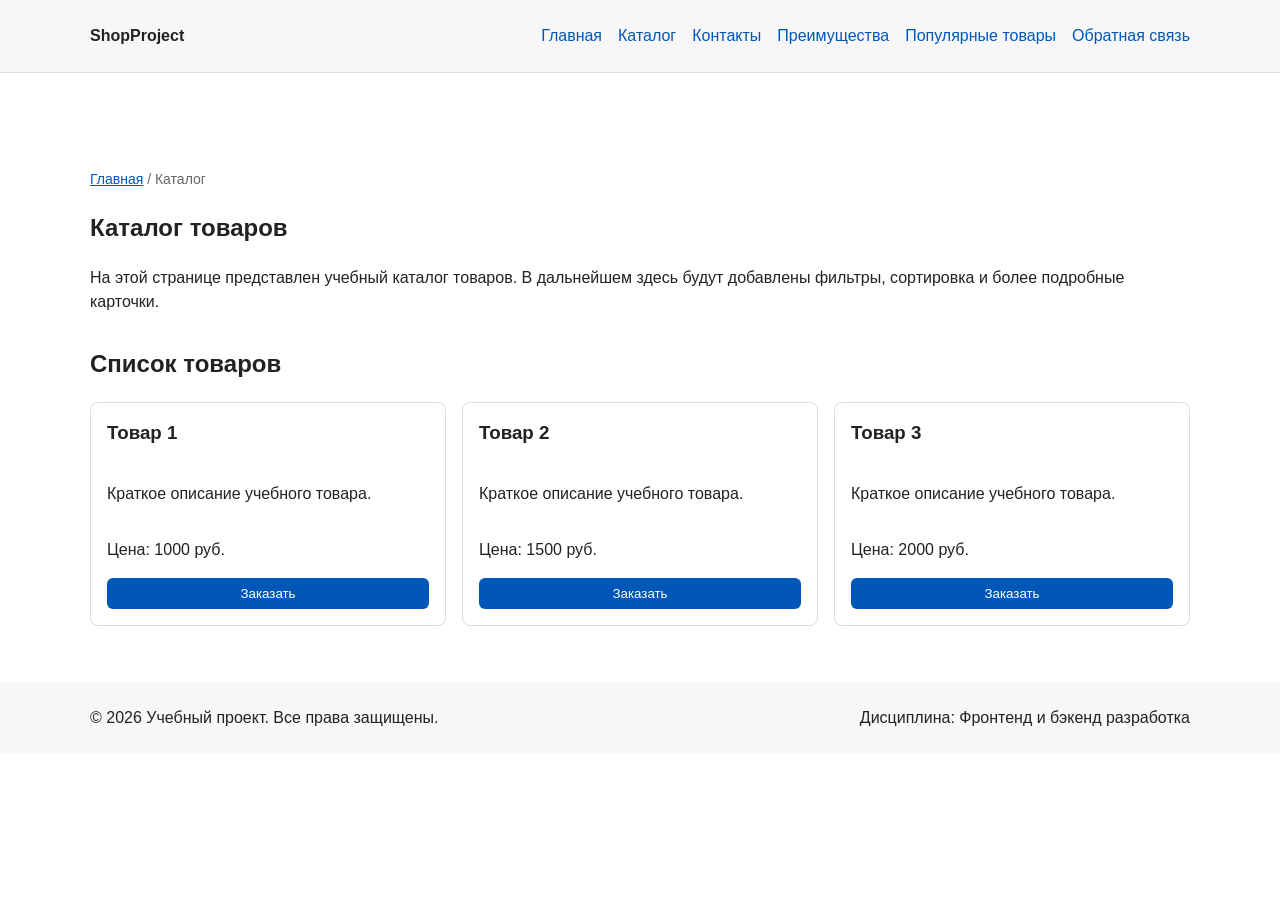
==== catalog.html @ 51eae540 "feat: add multi-page structure navigation and anchors" ====
<!DOCTYPE html>
<html lang="ru">
<head>
  <meta charset="UTF-8">
  <meta name="viewport" content="width=device-width, initial-scale=1.0">
  <meta name="description" content="Каталог товаров учебного интернет-магазина.">
  <title>Каталог товаров — Учебный интернет-магазин</title>
  <meta property="og:type" content="website">
<meta property="og:title" content="Учебный интернет-магазин">
<meta property="og:description" content="Учебный frontend-проект интернет-магазина.">
<meta property="og:image" content="https://username.github.io/kr1-html-css-shop/images/preview.jpg">
  <link rel="stylesheet" href="css/style.css">
</head>
<body>
<header class="header">
    <div class="header__container">
        <a href="index.html" class="logo">ShopProject</a>
        <nav class="nav">
            <ul class="nav__list">
                <li class="nav__item"><a href="index.html" class="nav__link">Главная</a></li>
                <li class="nav__item"><a href="catalog.html" class="nav__link">Каталог</a></li>
                <li class="nav__item"><a href="contacts.html" class="nav__link">Контакты</a></li>
                <li class="nav__item"><a href="#advantages" class="nav__link">Преимущества</a></li>
                <li class="nav__item"><a href="#popular" class="nav__link">Популярные товары</a></li>
                <li class="nav__item"><a href="#contacts" class="nav__link">Обратная связь</a></li>
            </ul>
        </nav>
    </div>
</header>

  <main>
    <nav class="breadcrumbs" aria-label="Хлебные крошки">
      <a href="index.html">Главная</a>
      <span>Каталог</span>
    </nav>

    <section class="section">
      <h1>Каталог товаров</h1>
      <p>
        На этой странице представлен учебный каталог товаров.
        В дальнейшем здесь будут добавлены фильтры, сортировка и более
        подробные карточки.
      </p>
    </section>

    <section class="section">
      <h2>Список товаров</h2>

      <div class="product-grid">
        <article class="product-card">
          <h3 class="product-card__title">Товар 1</h3>
          <p class="product-card__description">Краткое описание учебного товара.</p>
          <p class="product-card__price">Цена: 1000 руб.</p>
          <button class="button product-card__button" type="button" data-product="Товар 1">
            Заказать
          </button>
        </article>

        <article class="product-card">
          <h3 class="product-card__title">Товар 2</h3>
          <p class="product-card__description">Краткое описание учебного товара.</p>
          <p class="product-card__price">Цена: 1500 руб.</p>
          <button class="button product-card__button" type="button" data-product="Товар 2">
            Заказать
          </button>
        </article>

        <article class="product-card">
          <h3 class="product-card__title">Товар 3</h3>
          <p class="product-card__description">Краткое описание учебного товара.</p>
          <p class="product-card__price">Цена: 2000 руб.</p>
          <button class="button product-card__button" type="button" data-product="Товар 3">
            Заказать
          </button>
        </article>
      </div>
    </section>
  </main>

 <footer class="footer" id="contacts">
    <div class="footer__container">
      <p class="footer__copyright">&copy; 2026 Учебный проект. Все права защищены.</p>
      <p class="footer__discipline">Дисциплина: Фронтенд и бэкенд разработка</p>
    </div>
  </footer>
</body>
</html>
---- css/style.css ----
/* ===============================
   1. Переменные проекта
   =============================== */
:root {
  --color-bg: #ffffff;
  --color-text: #222222;
  --color-muted: #666666;
  --color-primary: #0057b8;
  --color-primary-dark: #003f86;
  --color-border: #dddddd;
  --color-surface: #f7f7f7;
  --color-surface-accent: #eef5ff;
  --color-danger: #b00020;
  --color-success: #168a2f;
  --color-success-bg: #eefaf0;
  --color-white: #ffffff;

  --space-xs: 4px;
  --space-sm: 8px;
  --space-md: 16px;
  --space-lg: 24px;
  --space-xl: 32px;

  --radius-sm: 6px;
  --radius-md: 8px;
  --radius-lg: 12px;

  --container-width: 1100px;
}

/* ===============================
   2. Базовые стили
   =============================== */
* {
  box-sizing: border-box;
}

html {
  scroll-behavior: smooth;
}

:target {
  outline: 2px dashed var(--color-primary);
  outline-offset: 4px;
}

body {
  margin: 0;
  font-family: Arial, sans-serif;
  line-height: 1.5;
  color: var(--color-text);
  background-color: var(--color-bg);
}

header,
main,
footer {
  padding: var(--space-lg);
}

header {
  background-color: var(--color-surface);
}

footer {
  background-color: var(--color-surface);
}

/* ===============================
   3. Общие элементы интерфейса
   =============================== */
a {
  color: var(--color-primary);
}

a:hover {
  color: var(--color-primary-dark);
}

a:focus-visible {
  outline: 2px solid var(--color-primary);
  outline-offset: 3px;
}

/* ===============================
   4. Компоненты страницы
   =============================== */

.header {
  position: sticky;
  top: 0;
  z-index: 100;
  background-color: var(--color-surface);
  border-bottom: 1px solid var(--color-border);
  padding: var(--space-lg); 
}

/* Компенсация высоты липкого хедера */
main {
  /* Отступ равен высоте хедера с его паддингами. 
     Если высота хедера изменилась, поправьте это значение */
  margin-top: calc(var(--space-lg) * 2 + 1.5em); 
}


/* Блок: header */
.header__container {
  max-width: var(--container-width);
  margin: 0 auto;
  display: flex;
  justify-content: space-between;
  align-items: center;
  flex-wrap: wrap;
  gap: var(--space-md);
}

/* Блок: logo */
.logo {
  font-weight: bold;
  text-decoration: none;
  color: var(--color-text);
}

.logo:hover {
  color: var(--color-text);
}

/* Блок: nav */
.nav__list {
  padding: 0;
  margin: 0;
  list-style: none;
  display: flex;
  flex-wrap: wrap;
  gap: var(--space-md);
}

.nav__item {
  margin-bottom: 0;
}

.nav__link {
  color: var(--color-primary);
  text-decoration: none;
}

.nav__link:hover {
  text-decoration: underline;
}

/* Блок: button */
.button {
  display: inline-block;
  padding: var(--space-sm) var(--space-md);
  color: var(--color-white);
  background-color: var(--color-primary);
  text-decoration: none;
  border: none;
  border-radius: var(--radius-sm);
  cursor: pointer;
}

.button:hover {
  background-color: var(--color-primary-dark);
  color: var(--color-white);
}

.button:focus-visible {
  outline: 2px solid var(--color-primary);
  outline-offset: 3px;
}

.button:disabled {
  opacity: 0.6;
  cursor: not-allowed;
}

/* Блок: hero */
.hero {
  max-width: var(--container-width);
  margin: 0 auto var(--space-xl);
  padding: var(--space-xl) var(--space-lg);
  background-color: var(--color-surface-accent);
  border-radius: var(--radius-lg);
}

.hero__title {
  margin-top: 0;
}

/* Блок: section */
.section {
  max-width: var(--container-width);
  margin: 0 auto var(--space-xl);
}

.section__title {
  margin-top: 0;
}

/* Блок: advantages-list */
.advantages-list {
  padding-left: var(--space-md);
}

.advantages-list__item {
  margin-bottom: var(--space-sm);
}

/* Блок: product-grid (Grid-сетка карточек) */
.product-grid {
  display: grid;
  grid-template-columns: repeat(auto-fit, minmax(280px, 1fr));
  gap: var(--space-md);
}

/* Блок: product-card */
.product-card {
  padding: var(--space-md);
  border: 1px solid var(--color-border);
  border-radius: var(--radius-md);
  background-color: var(--color-bg);
  display: flex;
  flex-direction: column;
  transition: border-color 0.2s ease;
}

.product-card:hover {
  border-color: var(--color-primary);
}

.product-card__title {
  margin-top: 0;
}

.product-card__button {
  margin-top: auto;
}

/* Блок: info-block */
.info-block {
  max-width: var(--container-width);
  margin: 0 auto var(--space-xl);
  padding: var(--space-md);
  border-left: 4px solid var(--color-primary);
  background-color: var(--color-surface);
}

.info-block__title {
  margin-top: 0;
}

/* Блок: footer */
.footer__container {
  max-width: var(--container-width);
  margin: 0 auto;
  display: flex;
  justify-content: space-between;
  flex-wrap: wrap;
  gap: var(--space-sm);
}

.footer__copyright,
.footer__discipline {
  margin: 0;
}

/* ===============================
   5. Форма и модальное окно
   =============================== */

/* Блок: order-dialog */
.order-dialog {
  width: min(100% - 32px, 560px);
  padding: var(--space-lg);
  border: none;
  border-radius: var(--radius-lg);
}

.order-dialog::backdrop {
  background-color: rgba(0, 0, 0, 0.5);
}

.order-dialog__title {
  margin-top: 0;
}

/* Блок: form-field */
.form-field {
  margin-bottom: var(--space-md);
}

.form-field__label {
  display: block;
  margin-bottom: var(--space-xs);
}

.form-field__input,
.form-field__select,
.form-field__textarea {
  width: 100%;
  padding: 10px 12px;
  border: 1px solid var(--color-border);
  border-radius: var(--radius-sm);
  font: inherit;
}

.form-field__checkbox {
  width: auto;
}

.form-field__hint {
  display: block;
  margin-top: var(--space-xs);
  color: var(--color-muted);
}

.form-field--checkbox .form-field__checkbox-label {
  display: flex;
  align-items: center;
  gap: var(--space-xs);
  cursor: pointer;
}

/* Состояния полей формы */
.form-field__input:hover,
.form-field__select:hover,
.form-field__textarea:hover {
  border-color: var(--color-primary);
}

.form-field__input:focus-visible,
.form-field__select:focus-visible,
.form-field__textarea:focus-visible {
  outline: 2px solid var(--color-primary);
  outline-offset: 3px;
}

[aria-invalid="true"] {
  border-color: var(--color-danger);
}

/* Блок: form-actions */
.form-actions {
  display: flex;
  gap: var(--space-sm);
  margin-top: var(--space-lg);
  flex-wrap: wrap;
}

.form-actions__button:focus-visible {
  outline: 2px solid var(--color-primary);
  outline-offset: 3px;
}

/* Блок: success-message */
.success-message {
  max-width: var(--container-width);
  margin: var(--space-lg) auto;
  padding: var(--space-md);
  border-left: 4px solid var(--color-success);
  background-color: var(--color-success-bg);
}




.breadcrumbs {
  max-width: var(--container-width);
  margin: 0 auto var(--space-md);
  font-size: 14px;
  color: var(--color-muted);
}

.breadcrumbs a {
  color: var(--color-primary);
}

.breadcrumbs span::before {
  content: " / ";
  color: var(--color-muted);
}

/* ===============================
   6. Адаптивность
   =============================== */
@media (max-width: 768px) {
  .header__container {
    flex-direction: column;
    align-items: flex-start;
  }

  .nav__list {
    flex-direction: column;
    gap: var(--space-sm);
    margin-top: var(--space-md);
  }

  .footer__container {
    flex-direction: column;
    gap: var(--space-sm);
  }

  .product-grid {
    grid-template-columns: 1fr;
  }

  .form-actions {
    flex-direction: column;
  }

  .form-actions__button {
    width: 100%;
    text-align: center;
  }
}
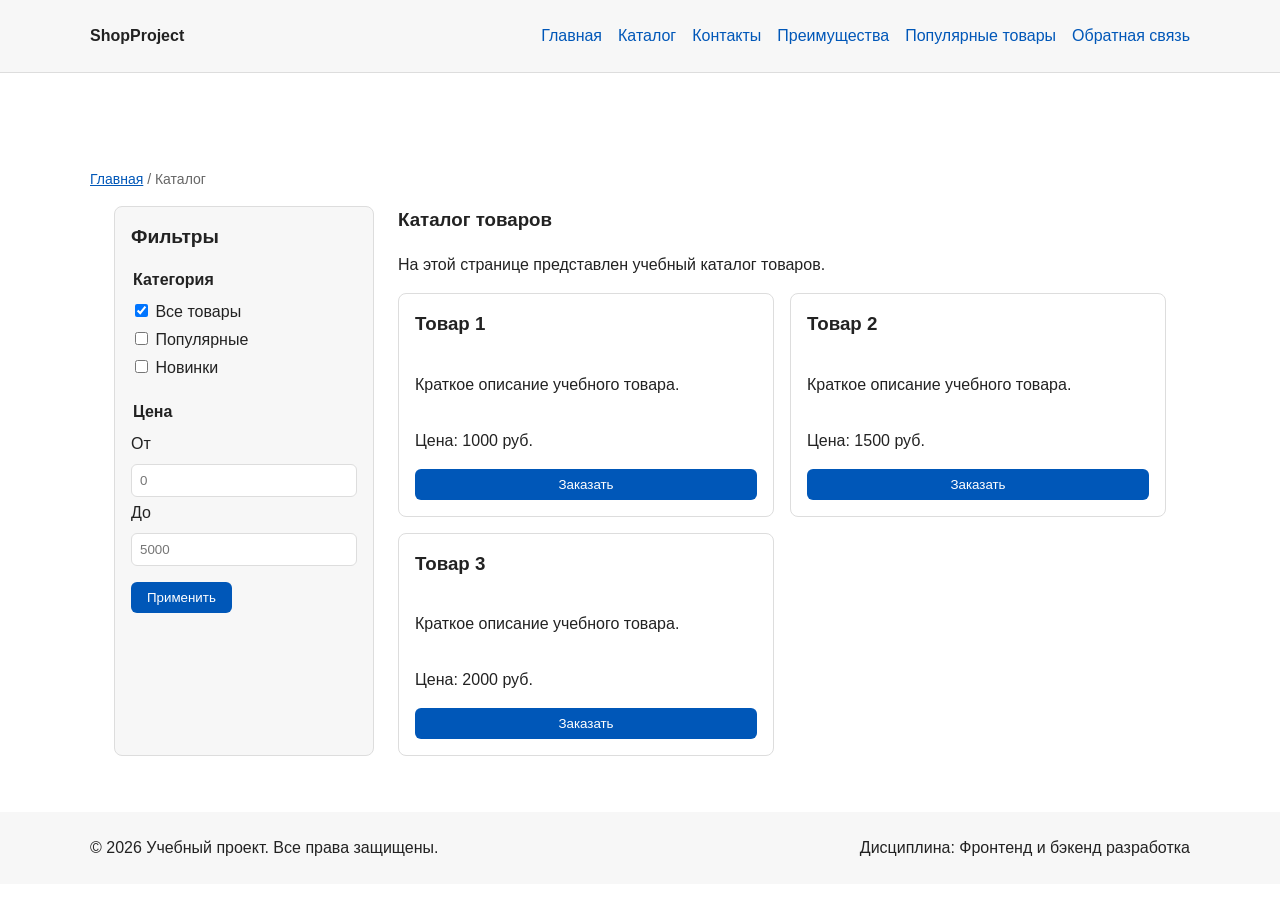
==== commit 21e907ea: "feat: add flex navigation and grid catalog layout" ====
--- a/catalog.html
+++ b/catalog.html
@@ -10,6 +10,7 @@
 <meta property="og:description" content="Учебный frontend-проект интернет-магазина.">
 <meta property="og:image" content="https://username.github.io/kr1-html-css-shop/images/preview.jpg">
   <link rel="stylesheet" href="css/style.css">
+<script src="js/main.js" defer></script>
 </head>
 <body>
 <header class="header">
@@ -28,54 +29,80 @@
     </div>
 </header>
 
-  <main>
+<main>
     <nav class="breadcrumbs" aria-label="Хлебные крошки">
       <a href="index.html">Главная</a>
       <span>Каталог</span>
     </nav>
 
-    <section class="section">
-      <h1>Каталог товаров</h1>
-      <p>
-        На этой странице представлен учебный каталог товаров.
-        В дальнейшем здесь будут добавлены фильтры, сортировка и более
-        подробные карточки.
-      </p>
+    <section class="catalog-layout">
+      
+      <aside class="catalog-filters">
+        <h2>Фильтры</h2>
+        <form class="filters-form" action="#" method="get">
+          <fieldset>
+            <legend>Категория</legend>
+            <label>
+              <input type="checkbox" name="category" value="all" checked>
+              Все товары
+            </label>
+            <label>
+              <input type="checkbox" name="category" value="popular">
+              Популярные
+            </label>
+            <label>
+              <input type="checkbox" name="category" value="new">
+              Новинки
+            </label>
+          </fieldset>
+
+          <fieldset>
+            <legend>Цена</legend>
+            <div class="price-inputs">
+                <label for="price-from">От</label>
+                <input id="price-from" name="price-from" type="number" min="0" placeholder="0">
+                
+                <label for="price-to">До</label>
+                <input id="price-to" name="price-to" type="number" min="0" placeholder="5000">
+            </div>
+          </fieldset>
+
+          <button class="button" type="submit">Применить</button>
+        </form>
+      </aside>
+
+      <section class="catalog-products">
+        <h1 class="section__title">Каталог товаров</h1>
+        <p>На этой странице представлен учебный каталог товаров.</p>
+
+        <div class="product-grid">
+          
+          <article class="product-card">
+            <h3 class="product-card__title">Товар 1</h3>
+            <p class="product-card__description">Краткое описание учебного товара.</p>
+            <p class="product-card__price">Цена: 1000 руб.</p>
+            <button class="button product-card__button" type="button" data-product="Товар 1">Заказать</button>
+          </article>
+
+          <article class="product-card">
+            <h3 class="product-card__title">Товар 2</h3>
+            <p class="product-card__description">Краткое описание учебного товара.</p>
+            <p class="product-card__price">Цена: 1500 руб.</p>
+            <button class="button product-card__button" type="button" data-product="Товар 2">Заказать</button>
+          </article>
+
+          <article class="product-card">
+            <h3 class="product-card__title">Товар 3</h3>
+            <p class="product-card__description">Краткое описание учебного товара.</p>
+            <p class="product-card__price">Цена: 2000 руб.</p>
+            <button class="button product-card__button" type="button" data-product="Товар 3">Заказать</button>
+          </article>
+
+        </div>
+      </section>
+
     </section>
-
-    <section class="section">
-      <h2>Список товаров</h2>
-
-      <div class="product-grid">
-        <article class="product-card">
-          <h3 class="product-card__title">Товар 1</h3>
-          <p class="product-card__description">Краткое описание учебного товара.</p>
-          <p class="product-card__price">Цена: 1000 руб.</p>
-          <button class="button product-card__button" type="button" data-product="Товар 1">
-            Заказать
-          </button>
-        </article>
-
-        <article class="product-card">
-          <h3 class="product-card__title">Товар 2</h3>
-          <p class="product-card__description">Краткое описание учебного товара.</p>
-          <p class="product-card__price">Цена: 1500 руб.</p>
-          <button class="button product-card__button" type="button" data-product="Товар 2">
-            Заказать
-          </button>
-        </article>
-
-        <article class="product-card">
-          <h3 class="product-card__title">Товар 3</h3>
-          <p class="product-card__description">Краткое описание учебного товара.</p>
-          <p class="product-card__price">Цена: 2000 руб.</p>
-          <button class="button product-card__button" type="button" data-product="Товар 3">
-            Заказать
-          </button>
-        </article>
-      </div>
-    </section>
-  </main>
+</main>
 
  <footer class="footer" id="contacts">
     <div class="footer__container">
@@ -83,5 +110,104 @@
       <p class="footer__discipline">Дисциплина: Фронтенд и бэкенд разработка</p>
     </div>
   </footer>
+
+    <dialog class="order-dialog" id="order-dialog" aria-labelledby="order-dialog-title">
+    <h2 class="order-dialog__title" id="order-dialog-title">Оформление заявки</h2>
+
+    <form class="order-form" id="order-form" action="#" method="post" novalidate>
+      <input id="selected-product" name="selected-product" type="hidden">
+
+      <div class="form-field">
+        <label class="form-field__label" for="order-name">Имя</label>
+        <input
+          class="form-field__input"
+          id="order-name"
+          name="name"
+          type="text"
+          placeholder="Введите ваше имя"
+          minlength="2"
+          autocomplete="given-name"
+          required
+        >
+      </div>
+
+      <div class="form-field">
+        <label class="form-field__label" for="order-email">E-mail</label>
+        <input
+          class="form-field__input"
+          id="order-email"
+          name="email"
+          type="email"
+          placeholder="example@mail.ru"
+          autocomplete="email"
+          required
+        >
+      </div>
+
+      <div class="form-field">
+        <label class="form-field__label" for="order-phone">Телефон</label>
+        <input
+          class="form-field__input"
+          id="order-phone"
+          name="phone"
+          type="tel"
+          inputmode="tel"
+          placeholder="+7 (900) 000-00-00"
+          pattern="^\+7 \(\d{3}\) \d{3}-\d{2}-\d{2}$"
+          required
+        >
+        <small class="form-field__hint">Формат: +7 (900) 000-00-00</small>
+      </div>
+
+      <div class="form-field">
+        <label class="form-field__label" for="order-date">Дата связи</label>
+        <input
+          class="form-field__input"
+          id="order-date"
+          name="date"
+          type="date"
+        >
+      </div>
+
+      <div class="form-field">
+        <label class="form-field__label" for="order-topic">Тема заявки</label>
+        <select class="form-field__select" id="order-topic" name="topic" required>
+          <option value="">Выберите тему</option>
+          <option value="product">Заказ товара</option>
+          <option value="consultation">Консультация</option>
+          <option value="delivery">Доставка</option>
+        </select>
+      </div>
+
+      <div class="form-field">
+        <label class="form-field__label" for="order-comment">Комментарий</label>
+        <textarea
+          class="form-field__textarea"
+          id="order-comment"
+          name="comment"
+          rows="4"
+          placeholder="Укажите дополнительную информацию"
+        ></textarea>
+      </div>
+
+      <div class="form-field form-field--checkbox">
+        <label class="form-field__checkbox-label">
+          <input
+            class="form-field__checkbox"
+            id="order-agreement"
+            name="agreement"
+            type="checkbox"
+            required
+          >
+          Я согласен на обработку данных
+        </label>
+      </div>
+
+      <div class="form-actions">
+        <button class="button form-actions__button" type="button" id="close-order-dialog">Закрыть</button>
+        <button class="button form-actions__button" type="submit">Отправить заявку</button>
+      </div>
+    </form>
+  </dialog>
 </body>
 </html>
--- a/css/style.css
+++ b/css/style.css
@@ -414,3 +414,65 @@
     text-align: center;
   }
 }
+
+.catalog-layout {
+  max-width: var(--container-width);
+  margin: 0 auto var(--space-xl);
+  display: grid;
+  grid-template-columns: 260px 1fr; 
+  gap: var(--space-lg);
+  padding: 0 var(--space-lg); 
+}
+
+
+.catalog-filters {
+  background-color: var(--color-surface);
+  padding: var(--space-md);
+  border-radius: var(--radius-md);
+  border: 1px solid var(--color-border);
+}
+
+.catalog-filters h2 {
+  margin-top: 0;
+  font-size: 1.2rem;
+}
+
+.filters-form fieldset {
+  border: none;
+  padding: 0;
+  margin: 0 0 var(--space-md) 0;
+}
+
+.filters-form legend {
+  font-weight: bold;
+  margin-bottom: var(--space-sm);
+}
+
+.filters-form label {
+  display: block;
+  margin-bottom: var(--space-xs);
+  cursor: pointer;
+}
+
+.price-inputs {
+  display: flex;
+  flex-direction: column;
+  gap: var(--space-xs);
+}
+
+.price-inputs input {
+  width: 100%;
+  padding: 8px;
+  border: 1px solid var(--color-border);
+  border-radius: var(--radius-sm);
+}
+
+@media (max-width: 768px) {
+  .catalog-layout {
+    grid-template-columns: 1fr; 
+  }
+  
+  .catalog-filters {
+    order: -1; 
+  }
+}
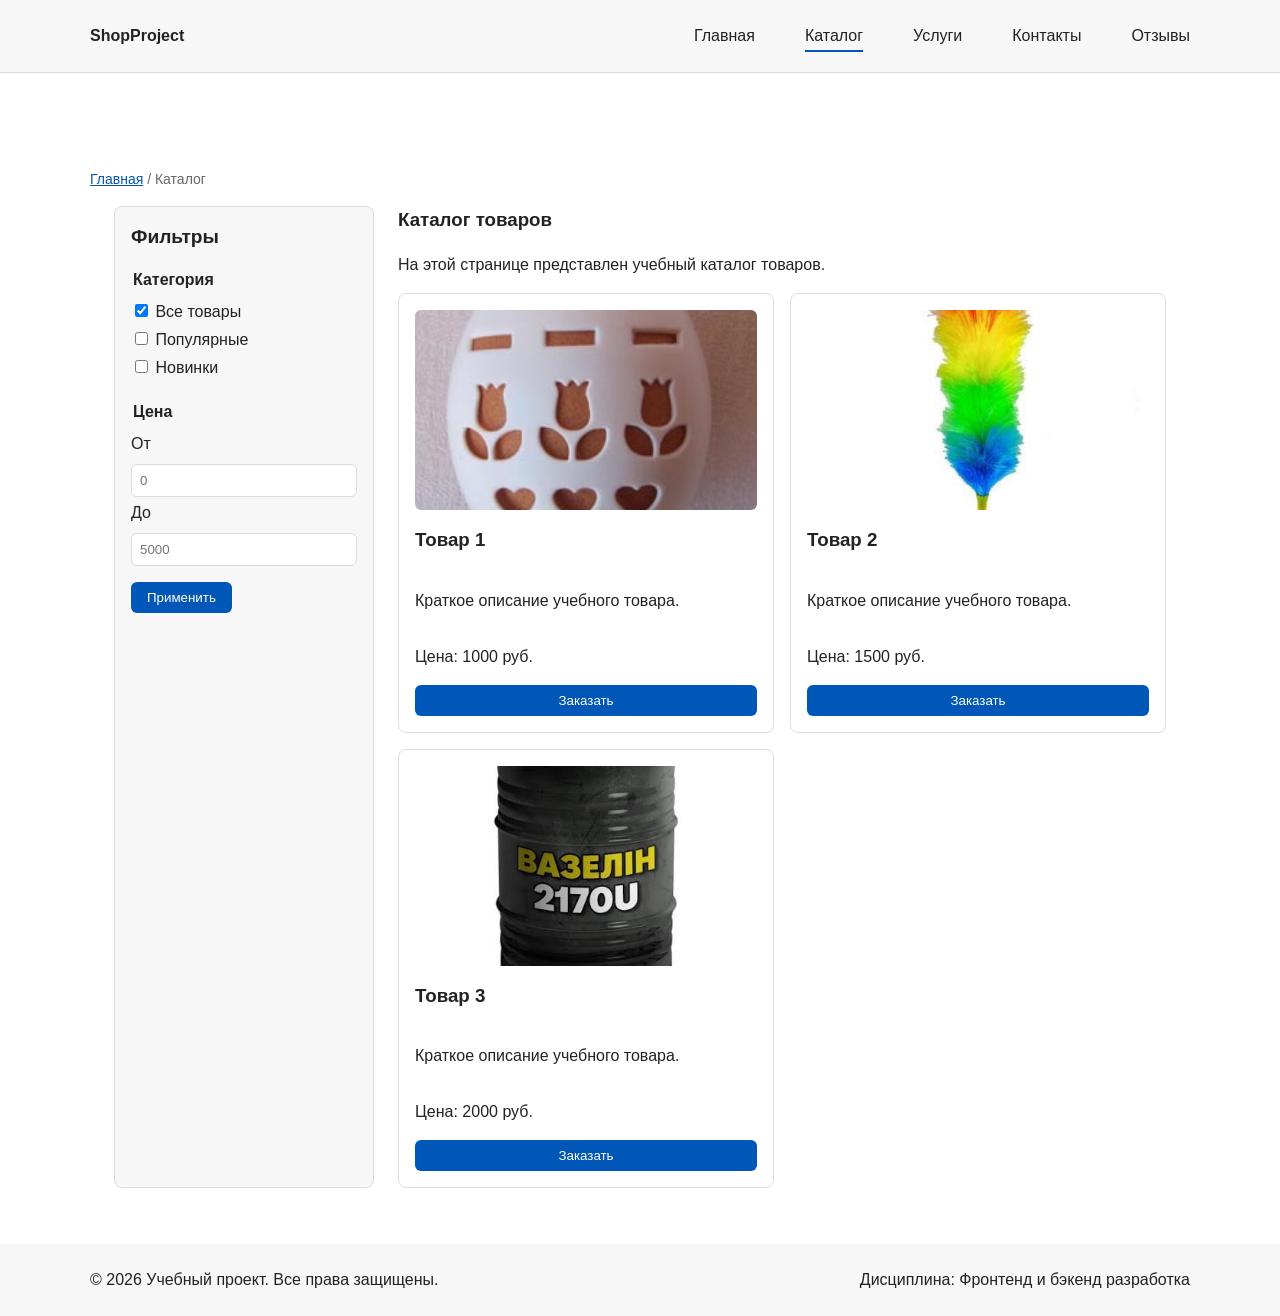
==== commit 9e8b8e46: "add some fnc" ====
--- a/catalog.html
+++ b/catalog.html
@@ -19,12 +19,17 @@
         <nav class="nav">
             <ul class="nav__list">
                 <li class="nav__item"><a href="index.html" class="nav__link">Главная</a></li>
-                <li class="nav__item"><a href="catalog.html" class="nav__link">Каталог</a></li>
+                <li class="nav__item"><a href="catalog.html" class="nav__link nav__link--active">Каталог</a></li>
+                <li class="nav__item"><a href="service.html" class="nav__link">Услуги</a></li>
                 <li class="nav__item"><a href="contacts.html" class="nav__link">Контакты</a></li>
-                <li class="nav__item"><a href="#advantages" class="nav__link">Преимущества</a></li>
-                <li class="nav__item"><a href="#popular" class="nav__link">Популярные товары</a></li>
-                <li class="nav__item"><a href="#contacts" class="nav__link">Обратная связь</a></li>
-            </ul>
+                                                <li class="nav__item"><a href="review.html" class="nav__link">Отзывы</a></li>
+
+<!--                 <li class="nav__item"><a href="#advantages" class="nav__link">Преимущества</a></li>
+                <li class="nav__item"><a href="#popular" class="nav__link">Популярные товары</a></li> -->
+<!--                 <li class="nav__item"><a href="#contacts" class="nav__link">Обратная связь</a></li>
+ -->            
+
+</ul>
         </nav>
     </div>
 </header>
@@ -77,25 +82,35 @@
 
         <div class="product-grid">
           
-          <article class="product-card">
+                    <article class="product-card">
+            <img src="images/1.jpg" alt="Товар 1" class="product-card__image">
             <h3 class="product-card__title">Товар 1</h3>
             <p class="product-card__description">Краткое описание учебного товара.</p>
             <p class="product-card__price">Цена: 1000 руб.</p>
-            <button class="button product-card__button" type="button" data-product="Товар 1">Заказать</button>
+            <button class="button product-card__button" type="button" data-product="Товар 1">
+              Заказать
+            </button>
           </article>
 
           <article class="product-card">
+            <img src="images/2.jpeg" alt="Товар 2" class="product-card__image">
+
             <h3 class="product-card__title">Товар 2</h3>
             <p class="product-card__description">Краткое описание учебного товара.</p>
             <p class="product-card__price">Цена: 1500 руб.</p>
-            <button class="button product-card__button" type="button" data-product="Товар 2">Заказать</button>
+            <button class="button product-card__button" type="button" data-product="Товар 2">
+              Заказать
+            </button>
           </article>
 
           <article class="product-card">
+            <img src="images/3.jpeg" alt="Товар 3" class="product-card__image">
             <h3 class="product-card__title">Товар 3</h3>
             <p class="product-card__description">Краткое описание учебного товара.</p>
             <p class="product-card__price">Цена: 2000 руб.</p>
-            <button class="button product-card__button" type="button" data-product="Товар 3">Заказать</button>
+            <button class="button product-card__button" type="button" data-product="Товар 3">
+              Заказать
+            </button>
           </article>
 
         </div>
--- a/css/style.css
+++ b/css/style.css
@@ -20,6 +20,7 @@
   --space-md: 16px;
   --space-lg: 24px;
   --space-xl: 32px;
+  --space-nav: 50px;
 
   --radius-sm: 6px;
   --radius-md: 8px;
@@ -50,6 +51,10 @@
   line-height: 1.5;
   color: var(--color-text);
   background-color: var(--color-bg);
+
+  display: flex;
+  flex-direction: column;
+  min-height: 100vh;
 }
 
 header,
@@ -100,6 +105,7 @@
   /* Отступ равен высоте хедера с его паддингами. 
      Если высота хедера изменилась, поправьте это значение */
   margin-top: calc(var(--space-lg) * 2 + 1.5em); 
+  flex-grow: 1; 
 }
 
 
@@ -119,11 +125,13 @@
   font-weight: bold;
   text-decoration: none;
   color: var(--color-text);
+  flex:1;
 }
 
 .logo:hover {
   color: var(--color-text);
 }
+
 
 /* Блок: nav */
 .nav__list {
@@ -132,7 +140,9 @@
   list-style: none;
   display: flex;
   flex-wrap: wrap;
-  gap: var(--space-md);
+  gap: var(--space-nav);
+  
+
 }
 
 .nav__item {
@@ -144,8 +154,14 @@
   text-decoration: none;
 }
 
-.nav__link:hover {
-  text-decoration: underline;
+
+
+.product-card__image {
+  width: 100%;                  /* Растягиваем на всю ширину карточки */
+  height: 200px;                /* Задаем фиксированную высоту для аккуратной сетки */
+  object-fit: cover;            /* Картинка будет красиво заполнять область без деформации */
+  border-radius: var(--radius-sm); /* Слегка скругляем углы у фото */
+  margin-bottom: var(--space-md);  /* Делаем отступ снизу до заголовка */
 }
 
 /* Блок: button */
@@ -265,6 +281,136 @@
   margin: 0;
 }
 
+
+/* УСЛУГИ */
+.catalog-service {
+  max-width: var(--container-width); /* Ограничиваем ширину как у остальных секций */
+  margin: 0 auto var(--space-xl);    /* Центрируем по горизонтали и даем отступ снизу */
+}
+
+/* Сетка карточек услуг */
+.service-grid {
+  display: grid;
+  /* Адаптивная сетка: карточки не уже 280px, занимают всё доступное место */
+  grid-template-columns: repeat(auto-fit, minmax(280px, 1fr)); 
+  gap: var(--space-md);              /* Отступы между карточками */
+}
+
+/* Карточка услуги (наследуем стили от product-card для единообразия) */
+.service-card {
+  padding: var(--space-md);
+  border: 1px solid var(--color-border);
+  border-radius: var(--radius-md);
+  background-color: var(--color-bg);
+  display: flex;
+  flex-direction: column;            /* Вертикальное расположение элементов */
+  transition: border-color 0.2s ease;
+}
+
+.service-card:hover {
+  border-color: var(--color-primary);
+}
+
+.service-card__title {
+  margin-top: 0;
+}
+
+.service-card__button {
+  margin-top: auto;                  /* Прижимает кнопку к низу карточки */
+}
+
+.section__review{
+  display: flex;
+  flex-direction: row;
+  gap:var(--space-xl);
+  align-items: center;
+}
+
+.review__button{
+  width: 30%;
+  height: 50px;
+}
+
+.review_list__grid{
+  display: grid;
+  grid-template-columns: repeat(auto-fit, minmax(280px, 1fr)); 
+  gap: var(--space-md); 
+    
+}
+
+.review_list {
+  max-width: var(--container-width); /* Ограничение до 1100px */
+  margin: 0 auto var(--space-xl);    /* Центрирование + отступ снизу */
+}
+
+.review_examp{
+  padding: var(--space-md);
+  border: 1px solid var(--color-border);
+  border-radius: var(--radius-md);
+  background-color: var(--color-bg);
+  display: flex;
+  flex-direction: column;            /* Вертикальное расположение элементов */
+  transition: border-color 0.2s ease;
+}
+.review_examp:hover {
+  border-color: var(--color-primary); /* Синяя обводка при наведении */
+}
+
+/* Блок: nav */
+.nav__list {
+  padding: 0;
+  margin: 0;
+  list-style: none;
+  display: flex;
+  flex-wrap: wrap;
+  gap: var(--space-nav); /* ← твоё расстояние между пунктами меню */
+}
+
+.nav__item {
+  margin-bottom: 0;
+}
+
+.nav__link {
+  position: relative;
+  color: var(--color-text);
+  text-decoration: none; /* ← убираем стандартное подчёркивание ВООБЩЕ */
+  font-weight: 500;
+  padding: var(--space-xs) 0;
+}
+
+/* УБИРАЕМ underline при наведении — он создавал вторую линию */
+.nav__link:hover {
+  color: var(--color-primary);
+  /* text-decoration: underline; ← ЭТО УДАЛИТЬ */
+}
+
+/* Красивая линия через псевдоэлемент */
+.nav__link::after {
+  content: '';
+  position: absolute;
+  left: 0;
+  bottom: -4px; /* отступ линии от текста */
+  width: 100%;
+  height: 2px;
+  background-color: var(--color-primary);
+  transform: scaleX(0);
+  transform-origin: center;
+  transition: transform 0.2s ease;
+}
+
+.nav__link:hover::after {
+  transform: scaleX(1);
+}
+
+.nav__link--active::after {
+  transform: scaleX(1);
+}
+
+.nav__link:focus-visible {
+  outline: 2px solid var(--color-primary);
+  outline-offset: 4px;
+}
+
 /* ===============================
    5. Форма и модальное окно
    =============================== */
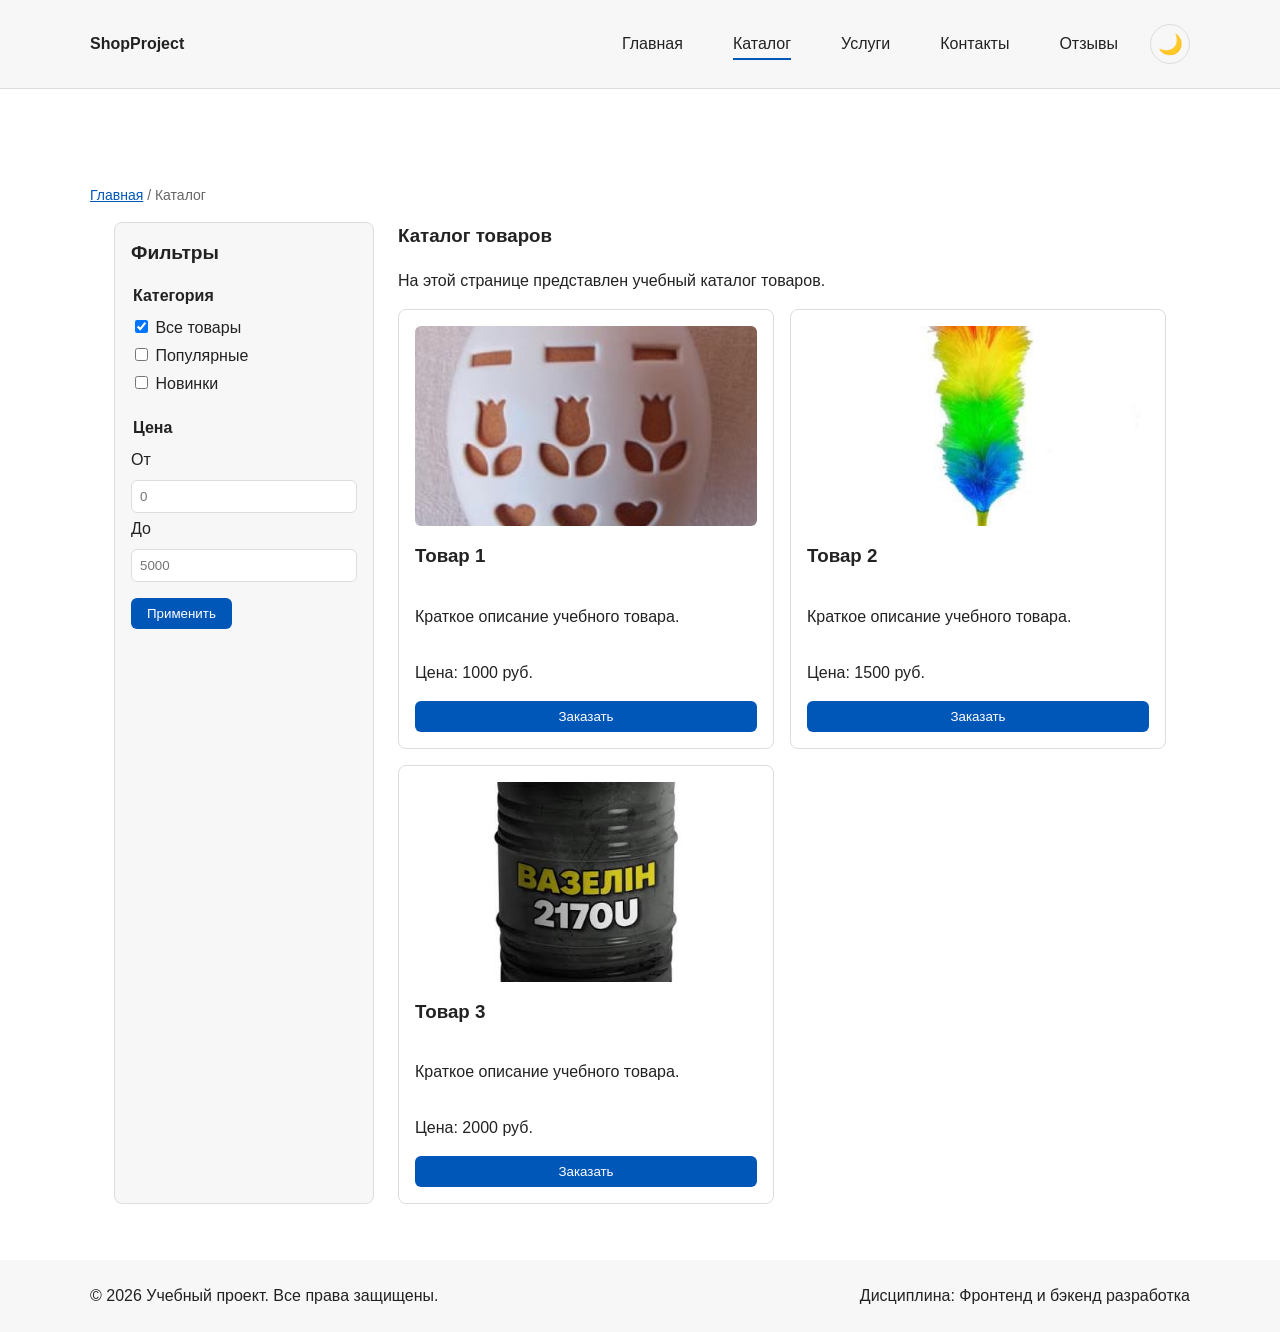
==== commit 76808449: "add some fnc map darktheme" ====
--- a/catalog.html
+++ b/catalog.html
@@ -10,6 +10,11 @@
 <meta property="og:description" content="Учебный frontend-проект интернет-магазина.">
 <meta property="og:image" content="https://username.github.io/kr1-html-css-shop/images/preview.jpg">
   <link rel="stylesheet" href="css/style.css">
+    <script>
+    if (window.location.hash === '#dark') {
+      document.documentElement.setAttribute('data-theme', 'dark');
+    }
+  </script>
 <script src="js/main.js" defer></script>
 </head>
 <body>
@@ -31,6 +36,8 @@
 
 </ul>
         </nav>
+                  <button class="theme-toggle" id="themeToggle" type="button" aria-label="Переключить тему">🌙</button>
+
     </div>
 </header>
 
@@ -82,36 +89,32 @@
 
         <div class="product-grid">
           
-                    <article class="product-card">
-            <img src="images/1.jpg" alt="Товар 1" class="product-card__image">
-            <h3 class="product-card__title">Товар 1</h3>
-            <p class="product-card__description">Краткое описание учебного товара.</p>
-            <p class="product-card__price">Цена: 1000 руб.</p>
-            <button class="button product-card__button" type="button" data-product="Товар 1">
-              Заказать
-            </button>
-          </article>
-
-          <article class="product-card">
-            <img src="images/2.jpeg" alt="Товар 2" class="product-card__image">
-
-            <h3 class="product-card__title">Товар 2</h3>
-            <p class="product-card__description">Краткое описание учебного товара.</p>
-            <p class="product-card__price">Цена: 1500 руб.</p>
-            <button class="button product-card__button" type="button" data-product="Товар 2">
-              Заказать
-            </button>
-          </article>
-
-          <article class="product-card">
-            <img src="images/3.jpeg" alt="Товар 3" class="product-card__image">
-            <h3 class="product-card__title">Товар 3</h3>
-            <p class="product-card__description">Краткое описание учебного товара.</p>
-            <p class="product-card__price">Цена: 2000 руб.</p>
-            <button class="button product-card__button" type="button" data-product="Товар 3">
-              Заказать
-            </button>
-          </article>
+  <article class="product-card" data-price="1000" data-category="popular">
+    <img src="images/1.jpg" alt="Товар 1" class="product-card__image">
+    <h3 class="product-card__title">Товар 1</h3>
+    <p class="product-card__description">Краткое описание учебного товара.</p>
+    <!-- Добавлен класс product-card__price-value для удобства поиска -->
+    <p class="product-card__price product-card__price-value">Цена: 1000 руб.</p>
+    <button class="button product-card__button" type="button" data-product="Товар 1">Заказать</button>
+  </article>
+
+  <!-- Товар 2 -->
+  <article class="product-card" data-price="1500" data-category="new">
+    <img src="images/2.jpeg" alt="Товар 2" class="product-card__image">
+    <h3 class="product-card__title">Товар 2</h3>
+    <p class="product-card__description">Краткое описание учебного товара.</p>
+    <p class="product-card__price product-card__price-value">Цена: 1500 руб.</p>
+    <button class="button product-card__button" type="button" data-product="Товар 2">Заказать</button>
+  </article>
+
+  <!-- Товар 3 -->
+  <article class="product-card" data-price="2000" data-category="popular">
+    <img src="images/3.jpeg" alt="Товар 3" class="product-card__image">
+    <h3 class="product-card__title">Товар 3</h3>
+    <p class="product-card__description">Краткое описание учебного товара.</p>
+    <p class="product-card__price product-card__price-value">Цена: 2000 руб.</p>
+    <button class="button product-card__button" type="button" data-product="Товар 3">Заказать</button>
+  </article>
 
         </div>
       </section>
--- a/css/style.css
+++ b/css/style.css
@@ -411,6 +411,27 @@
   outline-offset: 4px;
 }
 
+/* Стили для контейнера карты */
+.map-container {
+  width: 100%;
+  max-width: var(--container-width);
+  border: 1px solid var(--color-border);
+  border-radius: var(--radius-lg);
+  overflow: hidden; /* Чтобы скругление углов применялось и к карте внутри */
+  box-shadow: 0 4px 12px rgba(0, 0, 0, 0.05);
+  margin-top: var(--space-md);
+}
+
+.map-container iframe {
+  display: block; /* Убирает лишние отступы снизу инлайнового фрейма */
+}
+
+/* Фильтр для темной темы, чтобы карта не слепила ночью */
+[data-theme="dark"] .map-container iframe {
+  filter: grayscale(1) invert(1) hue-rotate(180deg);
+  opacity: 0.8;
+}
+
 /* ===============================
    5. Форма и модальное окно
    =============================== */
@@ -622,3 +643,68 @@
     order: -1; 
   }
 }
+
+/* ===============================
+   ТЕМНАЯ ТЕМА
+=============================== */
+
+/* Переопределение переменных при наличии атрибута data-theme="dark" */
+[data-theme="dark"] {
+  --color-bg: #121212;
+  --color-text: #e0e0e0;
+  --color-muted: #a0a0a0;
+  --color-primary: #4da3ff; /* Более светлый синий для темного фона */
+  --color-primary-dark: #80bfff;
+  --color-border: #333333;
+  --color-surface: #1e1e1e;
+  --color-surface-accent: #1a2533;
+  --color-success-bg: #1a2f1c;
+}
+
+/* Плавный переход всех цветов при смене темы */
+body, 
+.header, 
+.footer, 
+.product-card, 
+.service-card, 
+.review_examp, 
+.catalog-filters, 
+.order-dialog, 
+.form-field__input, 
+.form-field__select, 
+.form-field__textarea {
+  transition: background-color 0.3s ease, color 0.3s ease, border-color 0.3s ease;
+}
+
+/* Кнопка переключения темы в хедере */
+.theme-toggle {
+  display: flex;
+  align-items: center;
+  justify-content: center;
+  width: 40px;
+  height: 40px;
+  padding: 0;
+  margin-left: var(--space-md);
+  background-color: transparent;
+  border: 1px solid var(--color-border);
+  border-radius: 50%;
+  cursor: pointer;
+  font-size: 20px;
+  line-height: 1;
+  color: var(--color-text);
+  transition: all 0.3s ease;
+}
+
+.theme-toggle:hover {
+  background-color: var(--color-surface-accent);
+  border-color: var(--color-primary);
+  color: var(--color-primary);
+}
+
+/* Адаптив: на мобильных кнопка темы не должна ломать меню */
+@media (max-width: 768px) {
+  .theme-toggle {
+    margin-left: 0;
+    margin-top: var(--space-sm);
+  }
+}
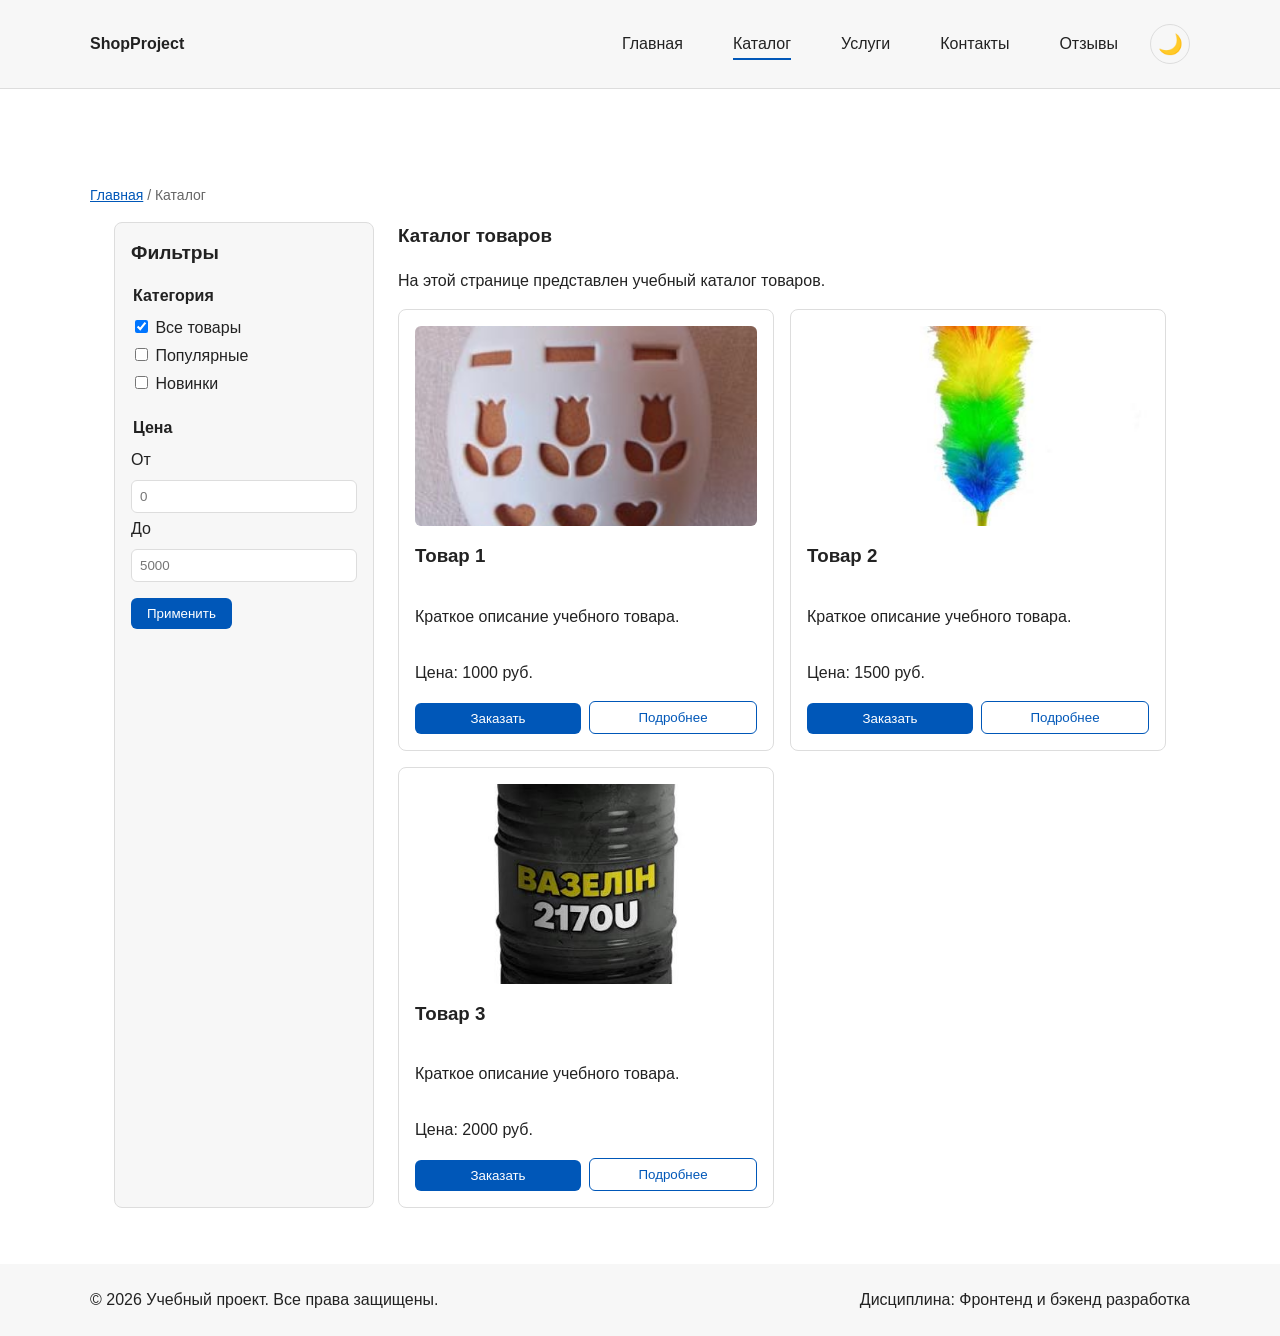
==== commit a46523f1: "lastChanges" ====
--- a/catalog.html
+++ b/catalog.html
@@ -89,31 +89,52 @@
 
         <div class="product-grid">
           
-  <article class="product-card" data-price="1000" data-category="popular">
+  <article class="product-card" 
+           data-price="1000" 
+           data-category="popular"
+           data-title="Товар 1"
+           data-image="images/1.jpg"
+           data-full-description="Это подробное описание Товара 1. Здесь можно разместить много текста о характеристиках, преимуществах, способах применения и другой полезной информации для покупателя.">
     <img src="images/1.jpg" alt="Товар 1" class="product-card__image">
     <h3 class="product-card__title">Товар 1</h3>
     <p class="product-card__description">Краткое описание учебного товара.</p>
-    <!-- Добавлен класс product-card__price-value для удобства поиска -->
     <p class="product-card__price product-card__price-value">Цена: 1000 руб.</p>
-    <button class="button product-card__button" type="button" data-product="Товар 1">Заказать</button>
+    <div class="product-card__actions">
+      <button class="button product-card__button" type="button" data-product="Товар 1">Заказать</button>
+      <button class="button button--secondary product-card__details-button" type="button">Подробнее</button>
+    </div>
   </article>
 
-  <!-- Товар 2 -->
-  <article class="product-card" data-price="1500" data-category="new">
+  <article class="product-card" 
+           data-price="1500" 
+           data-category="new"
+           data-title="Товар 2"
+           data-image="images/2.jpeg"
+           data-full-description="Подробное описание Товара 2 с информацией о материалах, размерах, цвете и других важных характеристиках. Этот товар отлично подойдёт для повседневного использования.">
     <img src="images/2.jpeg" alt="Товар 2" class="product-card__image">
     <h3 class="product-card__title">Товар 2</h3>
     <p class="product-card__description">Краткое описание учебного товара.</p>
     <p class="product-card__price product-card__price-value">Цена: 1500 руб.</p>
-    <button class="button product-card__button" type="button" data-product="Товар 2">Заказать</button>
+    <div class="product-card__actions">
+      <button class="button product-card__button" type="button" data-product="Товар 2">Заказать</button>
+      <button class="button button--secondary product-card__details-button" type="button">Подробнее</button>
+    </div>
   </article>
 
-  <!-- Товар 3 -->
-  <article class="product-card" data-price="2000" data-category="popular">
+  <article class="product-card" 
+           data-price="2000" 
+           data-category="popular"
+           data-title="Товар 3"
+           data-image="images/3.jpeg"
+           data-full-description="Развёрнутое описание Товара 3. Включает технические спецификации, инструкцию по уходу, информацию о гарантии и условиях доставки.">
     <img src="images/3.jpeg" alt="Товар 3" class="product-card__image">
     <h3 class="product-card__title">Товар 3</h3>
     <p class="product-card__description">Краткое описание учебного товара.</p>
     <p class="product-card__price product-card__price-value">Цена: 2000 руб.</p>
-    <button class="button product-card__button" type="button" data-product="Товар 3">Заказать</button>
+    <div class="product-card__actions">
+      <button class="button product-card__button" type="button" data-product="Товар 3">Заказать</button>
+      <button class="button button--secondary product-card__details-button" type="button">Подробнее</button>
+    </div>
   </article>
 
         </div>
@@ -227,5 +248,28 @@
       </div>
     </form>
   </dialog>
+
+
+
+  <dialog class="product-details-dialog" id="product-details-dialog" aria-labelledby="product-details-title">
+  <div class="product-details">
+    <button class="product-details__close" id="close-product-details" type="button" aria-label="Закрыть">×</button>
+    
+    <div class="product-details__content">
+      <img src="" alt="" class="product-details__image" id="product-details-image">
+      
+      <div class="product-details__info">
+        <h2 class="product-details__title" id="product-details-title">Название товара</h2>
+        <p class="product-details__price" id="product-details-price">Цена: 0 руб.</p>
+        <p class="product-details__description" id="product-details-description">Описание товара</p>
+        
+        <div class="product-details__actions">
+          <button class="button" id="product-details-order" type="button">Заказать этот товар</button>
+        </div>
+      </div>
+    </div>
+  </div>
+</dialog>
+
 </body>
 </html>
--- a/css/style.css
+++ b/css/style.css
@@ -433,6 +433,122 @@
 }
 
 /* ===============================
+   МОДАЛЬНОЕ ОКНО С ДЕТАЛЯМИ ТОВАРА
+=============================== */
+
+/* Кнопка "Подробнее" (вторичный стиль) */
+.button--secondary {
+  background-color: transparent;
+  color: var(--color-primary);
+  border: 1px solid var(--color-primary);
+}
+
+.button--secondary:hover {
+  background-color: var(--color-primary);
+  color: var(--color-white);
+}
+
+/* Контейнер кнопок внутри карточки */
+.product-card__actions {
+  display: flex;
+  gap: var(--space-sm);
+  margin-top: auto;
+  flex-wrap: wrap;
+}
+
+.product-card__actions .button {
+  flex: 1;
+  min-width: 120px;
+}
+
+/* Модальное окно деталей */
+.product-details-dialog {
+  width: min(100% - 32px, 800px);
+  padding: 0;
+  border: none;
+  border-radius: var(--radius-lg);
+  background-color: var(--color-bg);
+}
+
+.product-details-dialog::backdrop {
+  background-color: rgba(0, 0, 0, 0.6);
+}
+
+.product-details {
+  position: relative;
+  padding: var(--space-lg);
+}
+
+.product-details__close {
+  position: absolute;
+  top: var(--space-md);
+  right: var(--space-md);
+  width: 40px;
+  height: 40px;
+  border: none;
+  background: var(--color-surface);
+  border-radius: 50%;
+  font-size: 24px;
+  line-height: 1;
+  cursor: pointer;
+  color: var(--color-text);
+  transition: background-color 0.2s ease;
+  z-index: 10;
+}
+
+.product-details__close:hover {
+  background-color: var(--color-border);
+}
+
+.product-details__content {
+  display: grid;
+  grid-template-columns: 1fr 1fr;
+  gap: var(--space-lg);
+  align-items: start;
+}
+
+.product-details__image {
+  width: 100%;
+  height: auto;
+  border-radius: var(--radius-md);
+  object-fit: cover;
+}
+
+.product-details__title {
+  margin-top: 0;
+  margin-bottom: var(--space-sm);
+  font-size: 1.8rem;
+}
+
+.product-details__price {
+  font-size: 1.4rem;
+  font-weight: bold;
+  color: var(--color-primary);
+  margin-bottom: var(--space-md);
+}
+
+.product-details__description {
+  line-height: 1.6;
+  color: var(--color-text);
+  margin-bottom: var(--space-lg);
+}
+
+.product-details__actions {
+  margin-top: var(--space-lg);
+}
+
+/* Адаптив для мобильных */
+@media (max-width: 768px) {
+  .product-details__content {
+    grid-template-columns: 1fr;
+  }
+  
+  .product-details__title {
+    font-size: 1.4rem;
+  }
+}
+
+/* ===============================
    5. Форма и модальное окно
    =============================== */
 
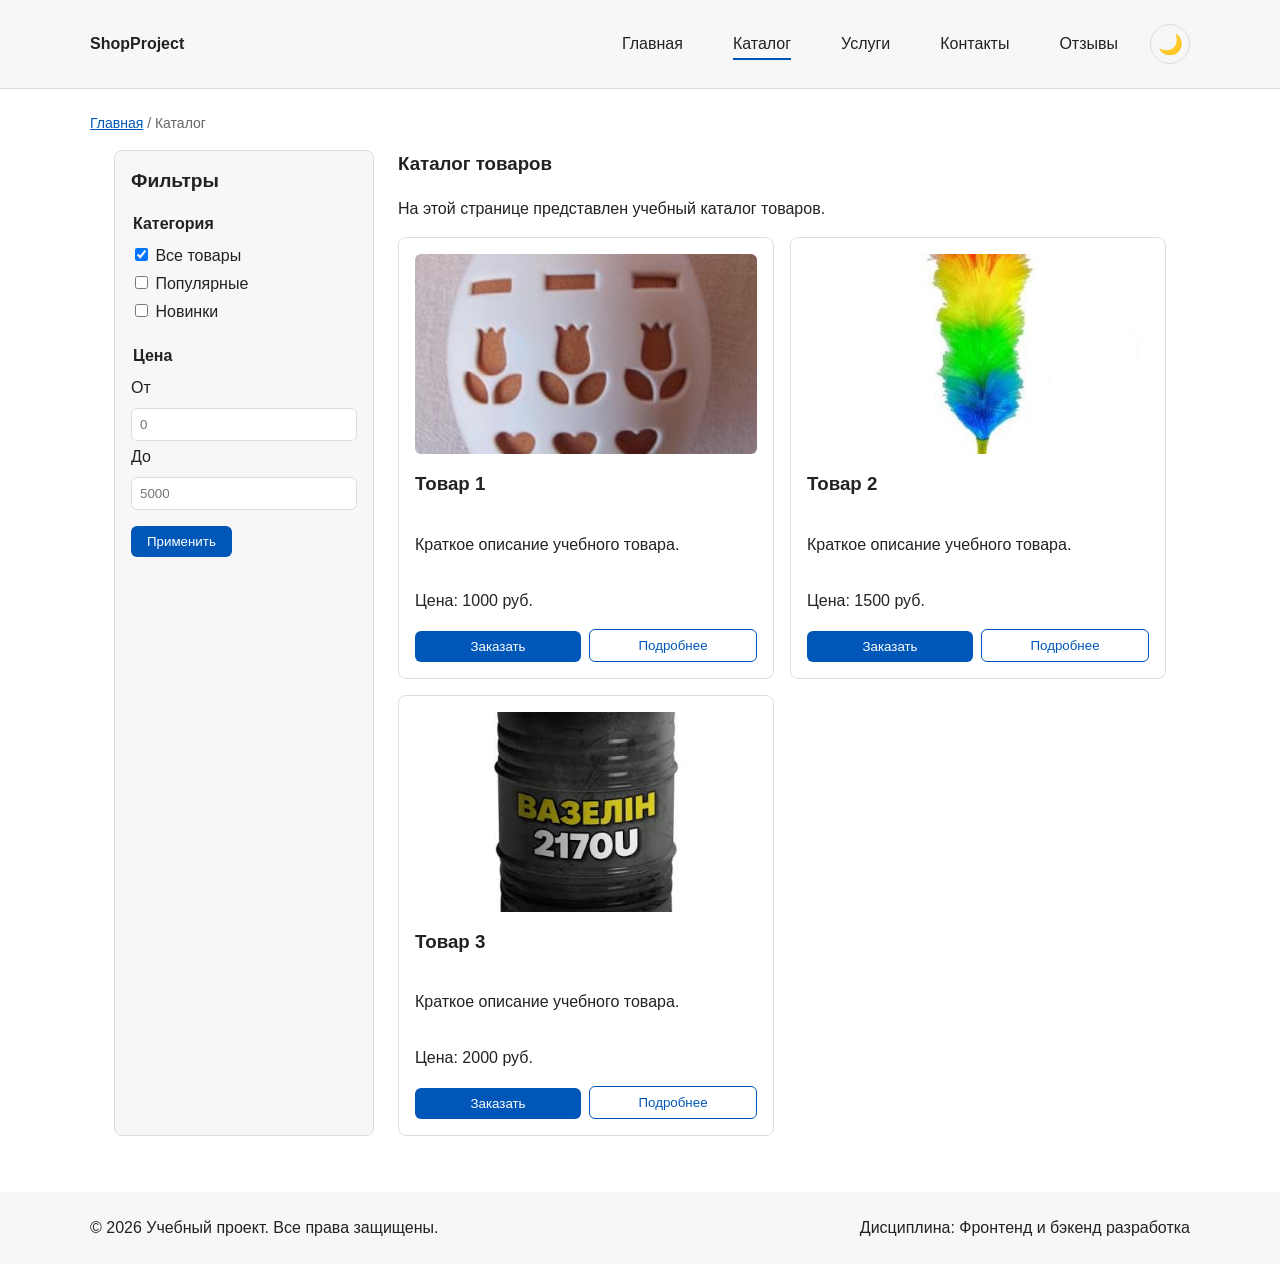
==== commit 625299b5: "Добавление доп функций" ====
--- a/catalog.html
+++ b/catalog.html
@@ -153,6 +153,9 @@
     <dialog class="order-dialog" id="order-dialog" aria-labelledby="order-dialog-title">
     <h2 class="order-dialog__title" id="order-dialog-title">Оформление заявки</h2>
 
+  <dialog class="order-dialog" id="order-dialog" aria-labelledby="order-dialog-title">
+    <h2 class="order-dialog__title" id="order-dialog-title">Оформление заявки</h2>
+
     <form class="order-form" id="order-form" action="#" method="post" novalidate>
       <input id="selected-product" name="selected-product" type="hidden">
 
@@ -243,6 +246,7 @@
       </div>
 
       <div class="form-actions">
+        <button class="button button--ghost form-actions__button" type="button" data-reset>Очистить</button>
         <button class="button form-actions__button" type="button" id="close-order-dialog">Закрыть</button>
         <button class="button form-actions__button" type="submit">Отправить заявку</button>
       </div>
--- a/css/style.css
+++ b/css/style.css
@@ -104,7 +104,7 @@
 main {
   /* Отступ равен высоте хедера с его паддингами. 
      Если высота хедера изменилась, поправьте это значение */
-  margin-top: calc(var(--space-lg) * 2 + 1.5em); 
+  /* margin-top: calc(var(--space-lg) * 2 + 1.5em);  */
   flex-grow: 1; 
 }
 
@@ -549,6 +549,177 @@
 }
 
 /* ===============================
+   FAQ (ЧАСТО ЗАДАВАЕМЫЕ ВОПРОСЫ)
+=============================== */
+.faq {
+  max-width: var(--container-width);
+  margin: 0 auto var(--space-xl);
+}
+
+.faq__item {
+  border: 1px solid var(--color-border);
+  border-radius: var(--radius-md);
+  margin-bottom: var(--space-sm);
+  background-color: var(--color-bg);
+  overflow: hidden;
+  transition: border-color 0.2s ease;
+}
+
+.faq__item:hover {
+  border-color: var(--color-primary);
+}
+
+.faq__item[open] {
+  border-color: var(--color-primary);
+}
+
+.faq__question {
+  display: flex;
+  justify-content: space-between;
+  align-items: center;
+  gap: var(--space-md);
+  padding: var(--space-md);
+  cursor: pointer;
+  font-weight: 600;
+  list-style: none;
+  user-select: none;
+}
+
+.faq__question::-webkit-details-marker {
+  display: none;
+}
+
+.faq__question::after {
+  content: "+";
+  font-size: 1.5rem;
+  line-height: 1;
+  color: var(--color-primary);
+  transition: transform 0.2s ease;
+  flex-shrink: 0;
+}
+
+.faq__item[open] .faq__question::after {
+  content: "−";
+}
+
+.faq__answer {
+  padding: 0 var(--space-md) var(--space-md);
+  color: var(--color-muted);
+  line-height: 1.6;
+}
+
+/* ===============================
+   КНОПКА "НАВЕРХ"
+=============================== */
+.scroll-to-top {
+  position: fixed;
+  right: var(--space-lg);
+  bottom: var(--space-lg);
+  width: 48px;
+  height: 48px;
+  display: flex;
+  align-items: center;
+  justify-content: center;
+  padding: 0;
+  background-color: var(--color-primary);
+  color: var(--color-white);
+  border: none;
+  border-radius: 50%;
+  font-size: 22px;
+  line-height: 1;
+  cursor: pointer;
+  box-shadow: 0 4px 12px rgba(0, 0, 0, 0.2);
+  opacity: 0;
+  visibility: hidden;
+  transform: translateY(16px);
+  transition: opacity 0.25s ease, transform 0.25s ease,
+    background-color 0.2s ease, visibility 0.25s ease;
+  z-index: 200;
+}
+
+.scroll-to-top.is-visible {
+  opacity: 1;
+  visibility: visible;
+  transform: translateY(0);
+}
+
+.scroll-to-top:hover {
+  background-color: var(--color-primary-dark);
+}
+
+.scroll-to-top:focus-visible {
+  outline: 2px solid var(--color-primary);
+  outline-offset: 3px;
+}
+
+@media (max-width: 768px) {
+  .scroll-to-top {
+    right: var(--space-md);
+    bottom: var(--space-md);
+    width: 44px;
+    height: 44px;
+  }
+}
+
+/* ===============================
+   ОШИБКИ В ФОРМЕ (МОДАЛЬНЫЕ ОКНА)
+=============================== */
+.form-field__error {
+  display: none;
+  margin-top: var(--space-xs);
+  font-size: 0.85rem;
+  color: var(--color-danger);
+  line-height: 1.3;
+}
+
+.form-field.has-error .form-field__error {
+  display: block;
+}
+
+.form-field.has-error .form-field__input,
+.form-field.has-error .form-field__select,
+.form-field.has-error .form-field__textarea {
+  border-color: var(--color-danger);
+}
+
+.form-field.has-error .form-field__checkbox-label {
+  color: var(--color-danger);
+}
+
+/* Сводка ошибок вверху формы */
+.form-errors-summary {
+  display: none;
+  margin-bottom: var(--space-md);
+  padding: var(--space-sm) var(--space-md);
+  border-left: 4px solid var(--color-danger);
+  background-color: rgba(176, 0, 32, 0.08);
+  color: var(--color-danger);
+  border-radius: var(--radius-sm);
+  font-size: 0.9rem;
+}
+
+.form-errors-summary.is-visible {
+  display: block;
+}
+
+[data-theme="dark"] .form-errors-summary {
+  background-color: rgba(176, 0, 32, 0.2);
+}
+
+/* Кнопка очистки формы */
+.button--ghost {
+  background-color: transparent;
+  color: var(--color-muted);
+  border: 1px solid var(--color-border);
+}
+
+.button--ghost:hover {
+  background-color: var(--color-surface);
+  color: var(--color-text);
+  border-color: var(--color-primary);
+}
+
+/* ===============================
    5. Форма и модальное окно
    =============================== */
 
